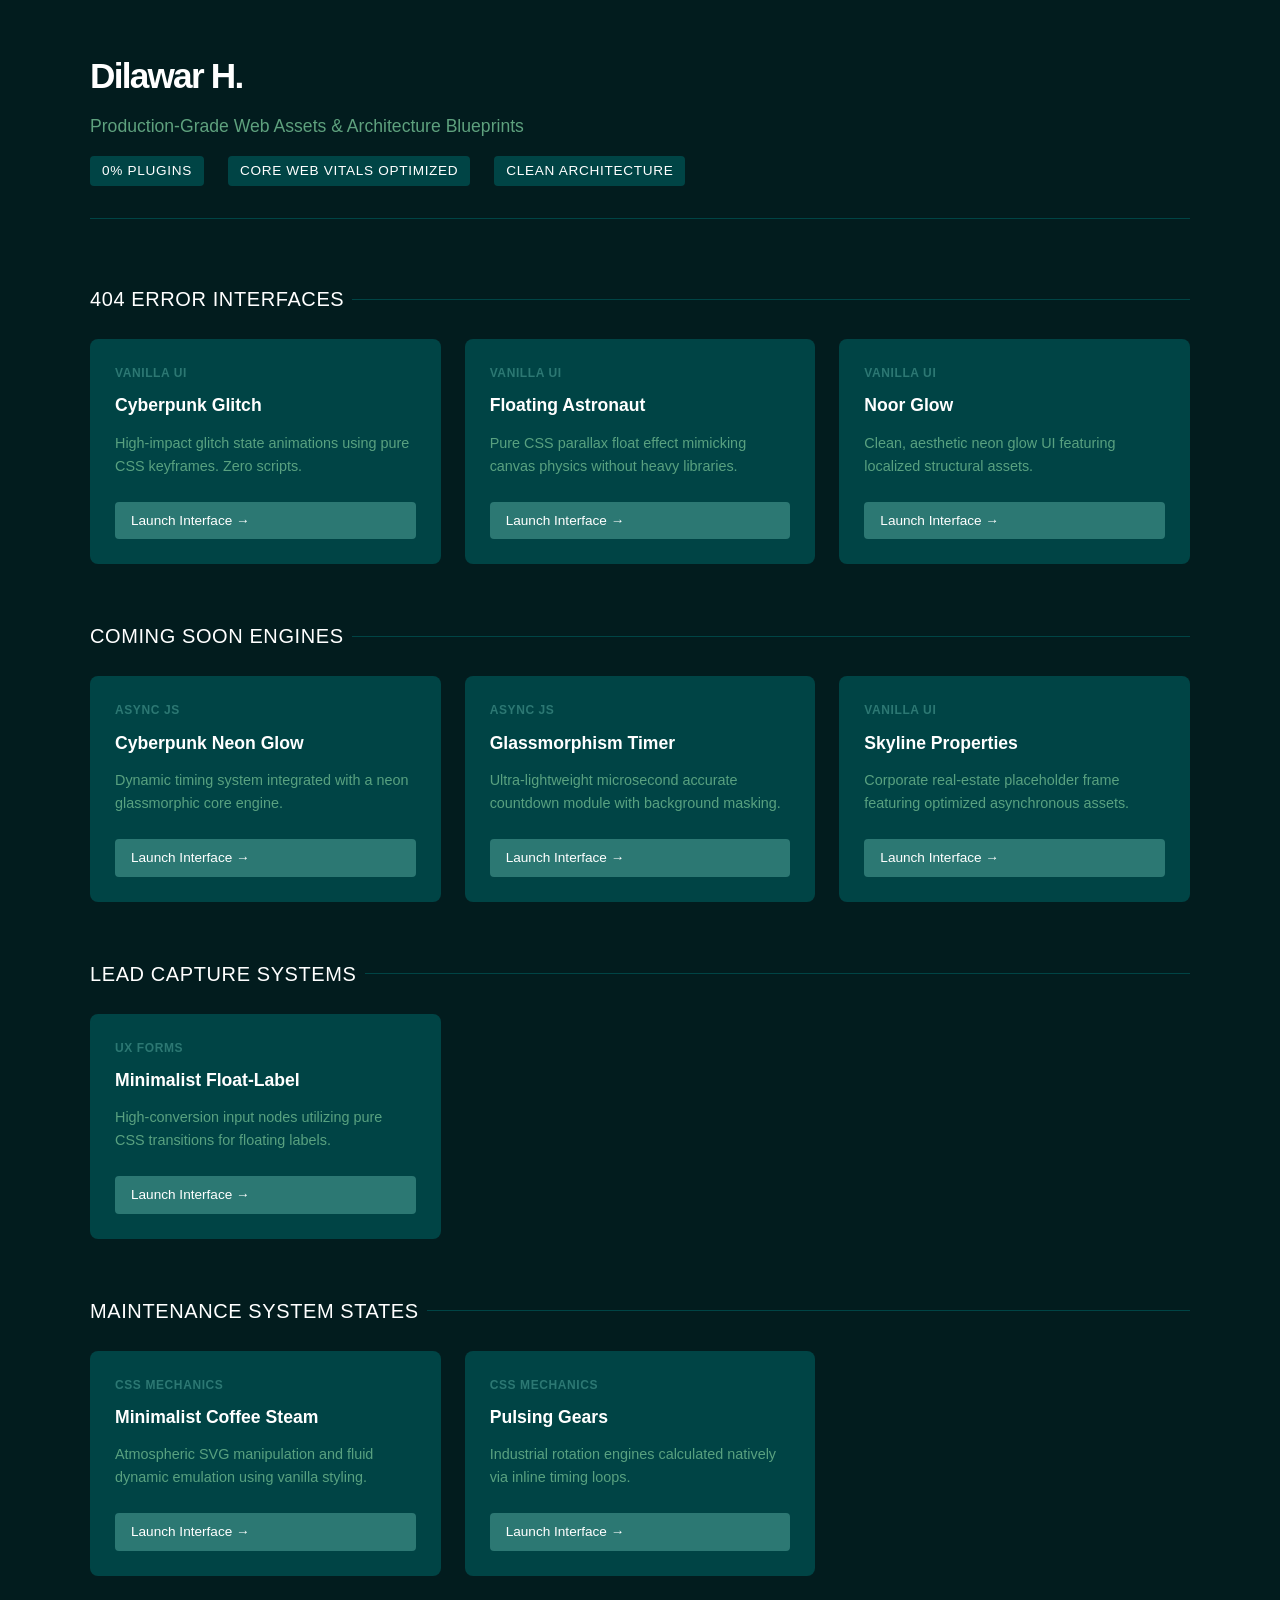
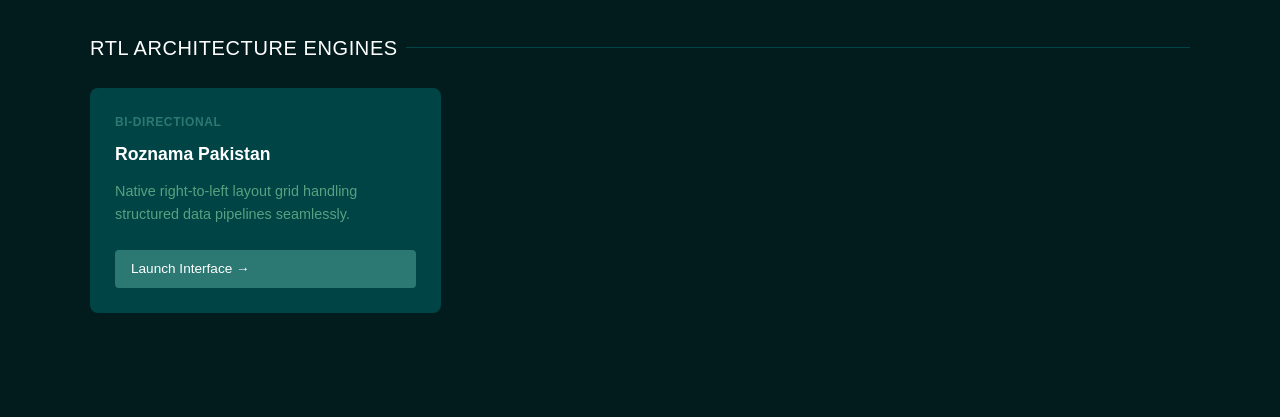
==== index.html @ 870113fb "Architect: Master deployment catalog deployed with Stripe-Teal aesthetics" ====
<!DOCTYPE html>
<html lang="en">
<head>
    <meta charset="UTF-8">
    <meta name="viewport" content="width=device-width, initial-scale=1.0">
    <title>Dilawar H. | Master Deployment Catalog</title>
    <style>
        /* CSS HACKS: Zero-dependency reset and high-performance layout */
        * {
            margin: 0;
            padding: 0;
            box-sizing: border-box;
            font-family: -apple-system, BlinkMacSystemFont, "Segoe UI", Roboto, Helvetica, Arial, sans-serif;
        }

        body {
            background-color: #021C1E;
            color: #6FB98F;
            padding: 3rem 1.5rem;
            line-height: 1.6;
        }

        .container {
            max-width: 1100px;
            margin: 0 auto;
        }

        header {
            margin-bottom: 4rem;
            border-bottom: 1px solid #004445;
            padding-bottom: 2rem;
        }

        header h1 {
            font-size: 2.2rem;
            color: #FFFFFF;
            font-weight: 700;
            letter-spacing: -0.05em;
            margin-bottom: 0.5rem;
        }

        header p {
            color: #6FB98F;
            font-size: 1.1rem;
            opacity: 0.85;
        }

        .meta-specs {
            display: flex;
            gap: 1.5rem;
            margin-top: 1rem;
            font-size: 0.85rem;
            text-transform: uppercase;
            letter-spacing: 0.05em;
        }

        .spec-tag {
            background-color: #004445;
            padding: 0.25rem 0.75rem;
            border-radius: 4px;
            color: #FFFFFF;
        }

        /* Category Grid System */
        .category-section {
            margin-bottom: 3.5rem;
        }

        .category-title {
            font-size: 1.25rem;
            color: #FFFFFF;
            margin-bottom: 1.5rem;
            display: flex;
            align-items: center;
            gap: 0.5rem;
            text-transform: uppercase;
            letter-spacing: 0.03em;
        }

        .category-title::after {
            content: '';
            flex-grow: 1;
            height: 1px;
            background-color: #004445;
        }

        .grid {
            display: grid;
            grid-template-columns: repeat(auto-fill, minmax(280px, 1fr));
            gap: 1.5rem;
        }

        /* Component Cards - Stripe Aesthetic */
        .card {
            background-color: #004445;
            border: 1px solid transparent;
            border-radius: 8px;
            padding: 1.5rem;
            display: flex;
            flex-direction: column;
            justify-content: space-between;
            transition: transform 0.2s ease, border-color 0.2s ease;
        }

        .card:hover {
            transform: translateY(-2px);
            border-color: #2C7873;
        }

        .card-meta {
            font-size: 0.75rem;
            text-transform: uppercase;
            color: #2C7873;
            font-weight: bold;
            margin-bottom: 0.5rem;
            letter-spacing: 0.05em;
        }

        .card-title {
            color: #FFFFFF;
            font-size: 1.1rem;
            font-weight: 600;
            margin-bottom: 0.75rem;
        }

        .card-desc {
            font-size: 0.9rem;
            color: #6FB98F;
            opacity: 0.8;
            margin-bottom: 1.5rem;
            flex-grow: 1;
        }

        .card-link {
            display: inline-flex;
            align-items: center;
            color: #FFFFFF;
            background-color: #2C7873;
            text-decoration: none;
            padding: 0.5rem 1rem;
            border-radius: 4px;
            font-size: 0.85rem;
            font-weight: 500;
            text-align: center;
            transition: background-color 0.2s ease;
        }

        .card-link:hover {
            background-color: #1f5854;
        }

        /* Responsive Breakpoints */
        @media (max-width: 768px) {
            body { padding: 1.5rem 1rem; }
            header { margin-bottom: 2.5rem; }
            header h1 { font-size: 1.8rem; }
        }
    </style>
</head>
<body>

    <div class="container">
        <header>
            <h1>Dilawar H.</h1>
            <p>Production-Grade Web Assets & Architecture Blueprints</p>
            <div class="meta-specs">
                <div class="spec-tag">0% Plugins</div>
                <div class="spec-tag">Core Web Vitals Optimized</div>
                <div class="spec-tag">Clean Architecture</div>
            </div>
        </header>

        <main>
            <!-- CATEGORY: 404 INTERFACES -->
            <section class="category-section">
                <div class="category-title">404 Error Interfaces</div>
                <div class="grid">
                    <div class="card">
                        <div>
                            <div class="card-meta">Vanilla UI</div>
                            <div class="card-title">Cyberpunk Glitch</div>
                            <div class="card-desc">High-impact glitch state animations using pure CSS keyframes. Zero scripts.</div>
                        </div>
                        <a href="template-404-pages/cyberpunk-glitch/" class="card-link">Launch Interface →</a>
                    </div>
                    <div class="card">
                        <div>
                            <div class="card-meta">Vanilla UI</div>
                            <div class="card-title">Floating Astronaut</div>
                            <div class="card-desc">Pure CSS parallax float effect mimicking canvas physics without heavy libraries.</div>
                        </div>
                        <a href="template-404-pages/floating-astronaut/" class="card-link">Launch Interface →</a>
                    </div>
                    <div class="card">
                        <div>
                            <div class="card-meta">Vanilla UI</div>
                            <div class="card-title">Noor Glow</div>
                            <div class="card-desc">Clean, aesthetic neon glow UI featuring localized structural assets.</div>
                        </div>
                        <a href="template-404-pages/noor-glow/" class="card-link">Launch Interface →</a>
                    </div>
                </div>
            </section>

            <!-- CATEGORY: CONVERSION ENGINES (COMING SOON) -->
            <section class="category-section">
                <div class="category-title">Coming Soon Engines</div>
                <div class="grid">
                    <div class="card">
                        <div>
                            <div class="card-meta">Async JS</div>
                            <div class="card-title">Cyberpunk Neon Glow</div>
                            <div class="card-desc">Dynamic timing system integrated with a neon glassmorphic core engine.</div>
                        </div>
                        <a href="template-coming-soon-pages/cyberpunk-neon-glow/" class="card-link">Launch Interface →</a>
                    </div>
                    <div class="card">
                        <div>
                            <div class="card-meta">Async JS</div>
                            <div class="card-title">Glassmorphism Timer</div>
                            <div class="card-desc">Ultra-lightweight microsecond accurate countdown module with background masking.</div>
                        </div>
                        <a href="template-coming-soon-pages/glassmorphic-timer/" class="card-link">Launch Interface →</a>
                    </div>
                    <div class="card">
                        <div>
                            <div class="card-meta">Vanilla UI</div>
                            <div class="card-title">Skyline Properties</div>
                            <div class="card-desc">Corporate real-estate placeholder frame featuring optimized asynchronous assets.</div>
                        </div>
                        <a href="template-coming-soon-pages/skyline-properties/" class="card-link">Launch Interface →</a>
                    </div>
                </div>
            </section>

            <!-- CATEGORY: LEAD CAPTURE FORMS -->
            <section class="category-section">
                <div class="category-title">Lead Capture Systems</div>
                <div class="grid">
                    <div class="card">
                        <div>
                            <div class="card-meta">UX Forms</div>
                            <div class="card-title">Minimalist Float-Label</div>
                            <div class="card-desc">High-conversion input nodes utilizing pure CSS transitions for floating labels.</div>
                        </div>
                        <a href="template-contact-forms/minimalist-float-label/" class="card-link">Launch Interface →</a>
                    </div>
                </div>
            </section>

            <!-- CATEGORY: MAINTENANCE STATES -->
            <section class="category-section">
                <div class="category-title">Maintenance System States</div>
                <div class="grid">
                    <div class="card">
                        <div>
                            <div class="card-meta">CSS Mechanics</div>
                            <div class="card-title">Minimalist Coffee Steam</div>
                            <div class="card-desc">Atmospheric SVG manipulation and fluid dynamic emulation using vanilla styling.</div>
                        </div>
                        <a href="template-maintenance-pages/minimalist-coffee-steam/" class="card-link">Launch Interface →</a>
                    </div>
                    <div class="card">
                        <div>
                            <div class="card-meta">CSS Mechanics</div>
                            <div class="card-title">Pulsing Gears</div>
                            <div class="card-desc">Industrial rotation engines calculated natively via inline timing loops.</div>
                        </div>
                        <a href="template-maintenance-pages/pulsing-gears/" class="card-link">Launch Interface →</a>
                    </div>
                </div>
            </section>

            <!-- CATEGORY: INTERNATIONALIZATION (RTL) -->
            <section class="category-section">
                <div class="category-title">RTL Architecture Engines</div>
                <div class="grid">
                    <div class="card">
                        <div>
                            <div class="card-meta">Bi-Directional</div>
                            <div class="card-title">Roznama Pakistan</div>
                            <div class="card-desc">Native right-to-left layout grid handling structured data pipelines seamlessly.</div>
                        </div>
                        <a href="template-rtl-sites/roznama-pakistan/" class="card-link">Launch Interface →</a>
                    </div>
                </div>
            </section>
        </main>
    </div>

</body>
</html>
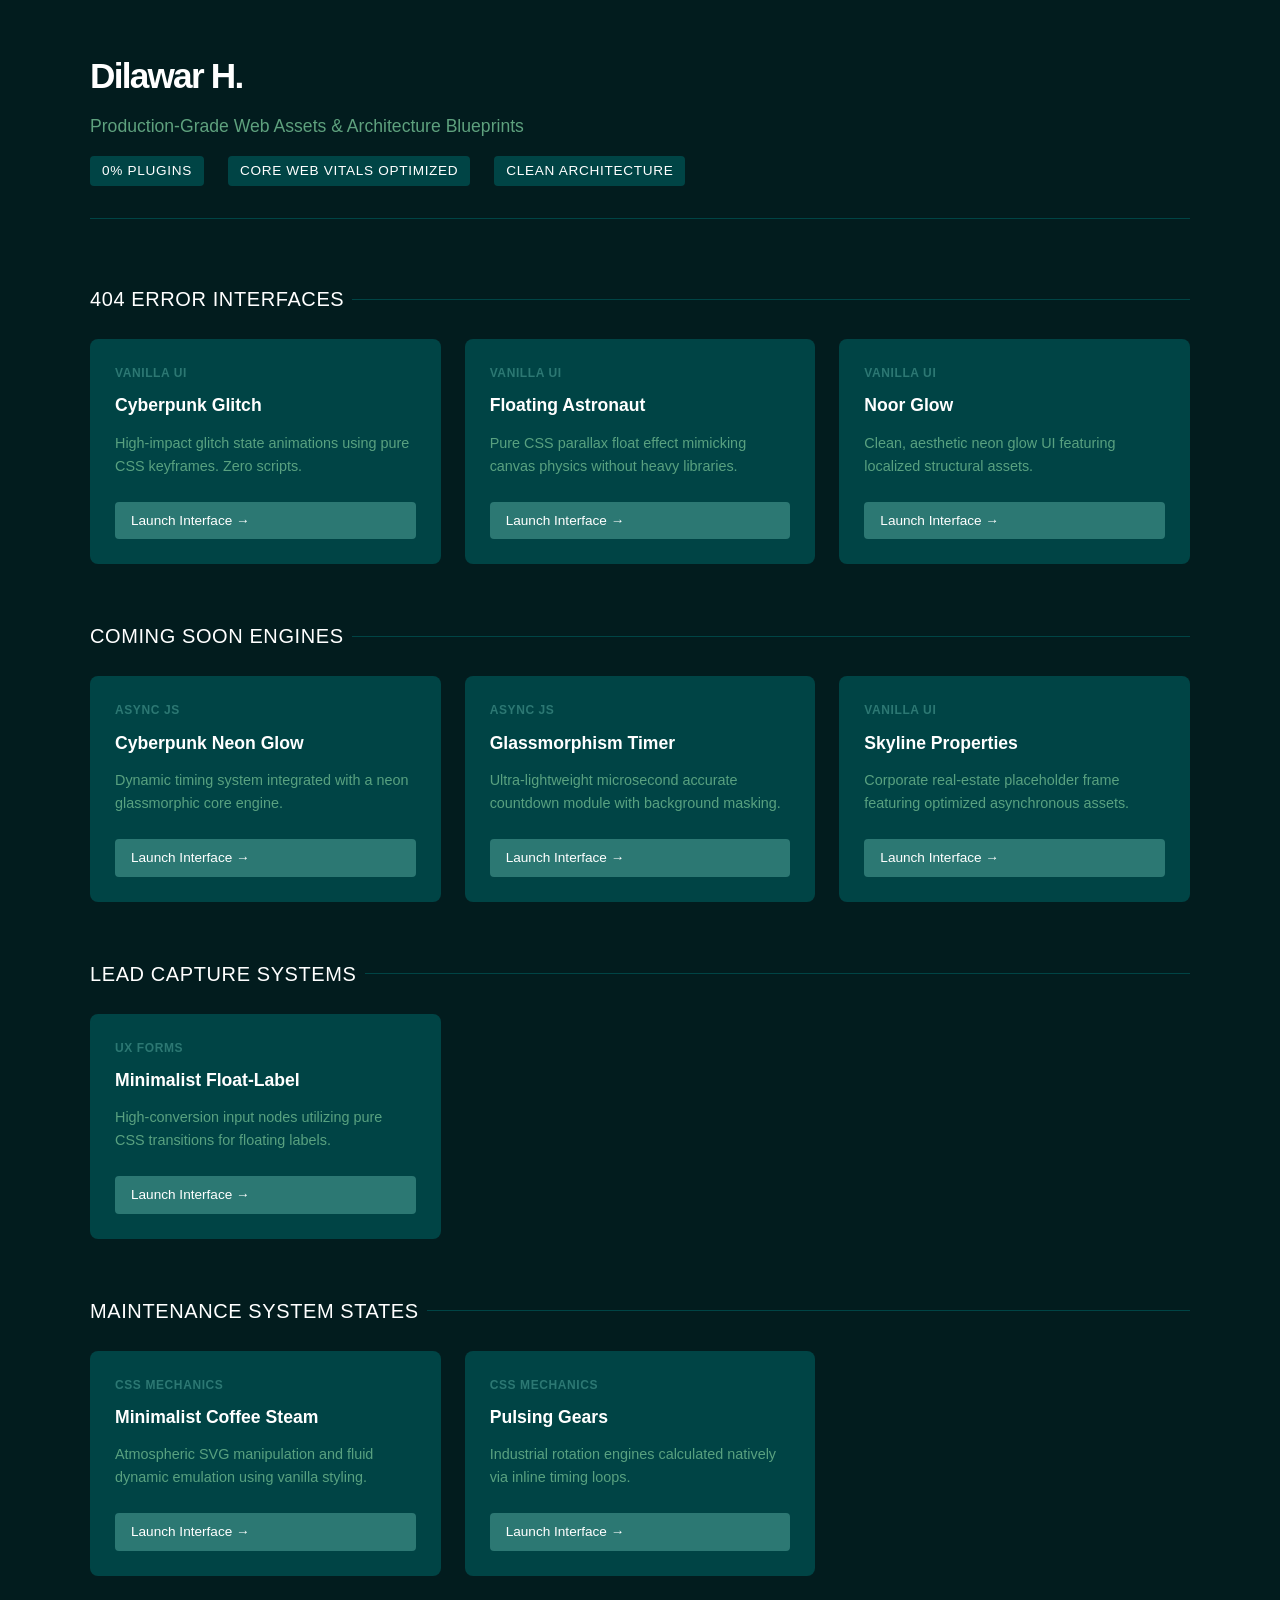
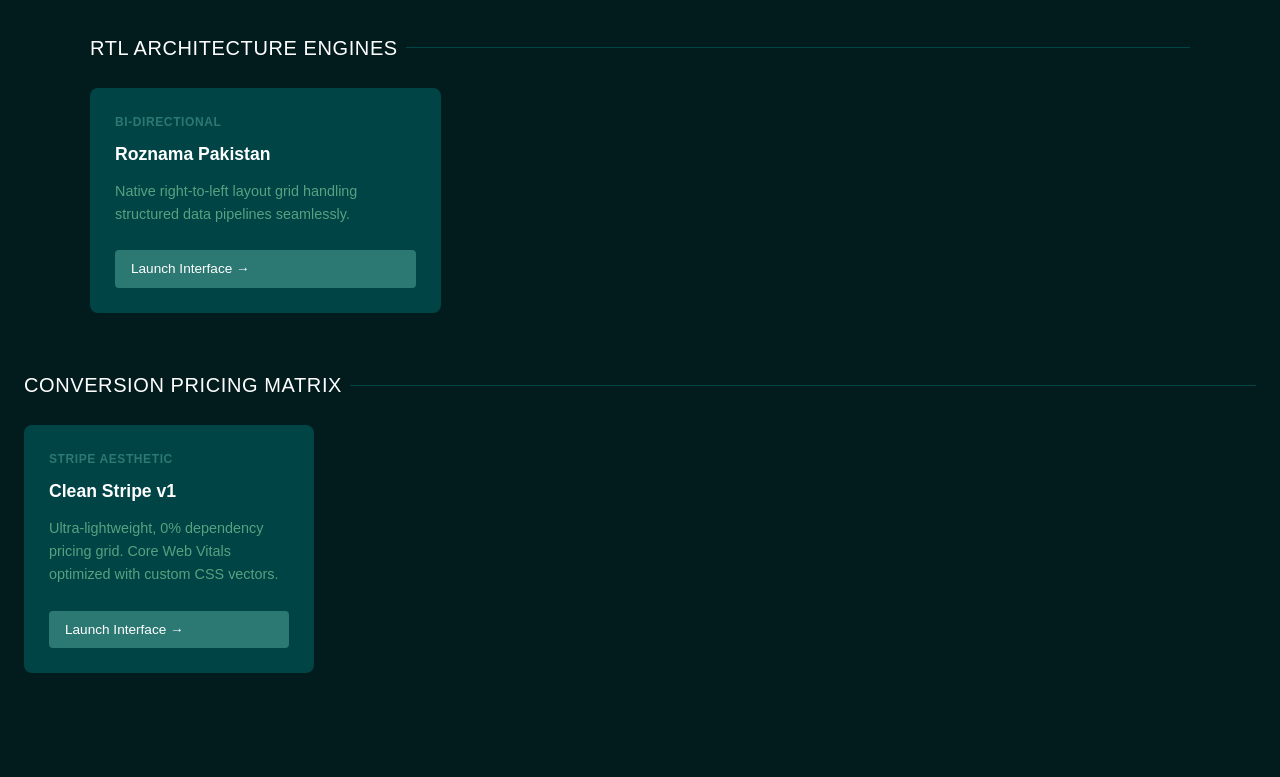
==== commit 1e99f3a5: "Architect: Synchronize root dashboard with clean-stripe-v1 layout" ====
--- a/index.html
+++ b/index.html
@@ -287,6 +287,19 @@
             </section>
         </main>
     </div>
-
+<!-- CATEGORY: PREMIUM PRICING TABLES -->
+<section class="category-section">
+    <div class="category-title">Conversion Pricing Matrix</div>
+    <div class="grid">
+        <div class="card">
+            <div>
+                <div class="card-meta">Stripe Aesthetic</div>
+                <div class="card-title">Clean Stripe v1</div>
+                <div class="card-desc">Ultra-lightweight, 0% dependency pricing grid. Core Web Vitals optimized with custom CSS vectors.</div>
+            </div>
+            <a href="template-pricing-tables/clean-stripe-v1/" class="card-link">Launch Interface →</a>
+        </div>
+    </div>
+</section>
 </body>
 </html>
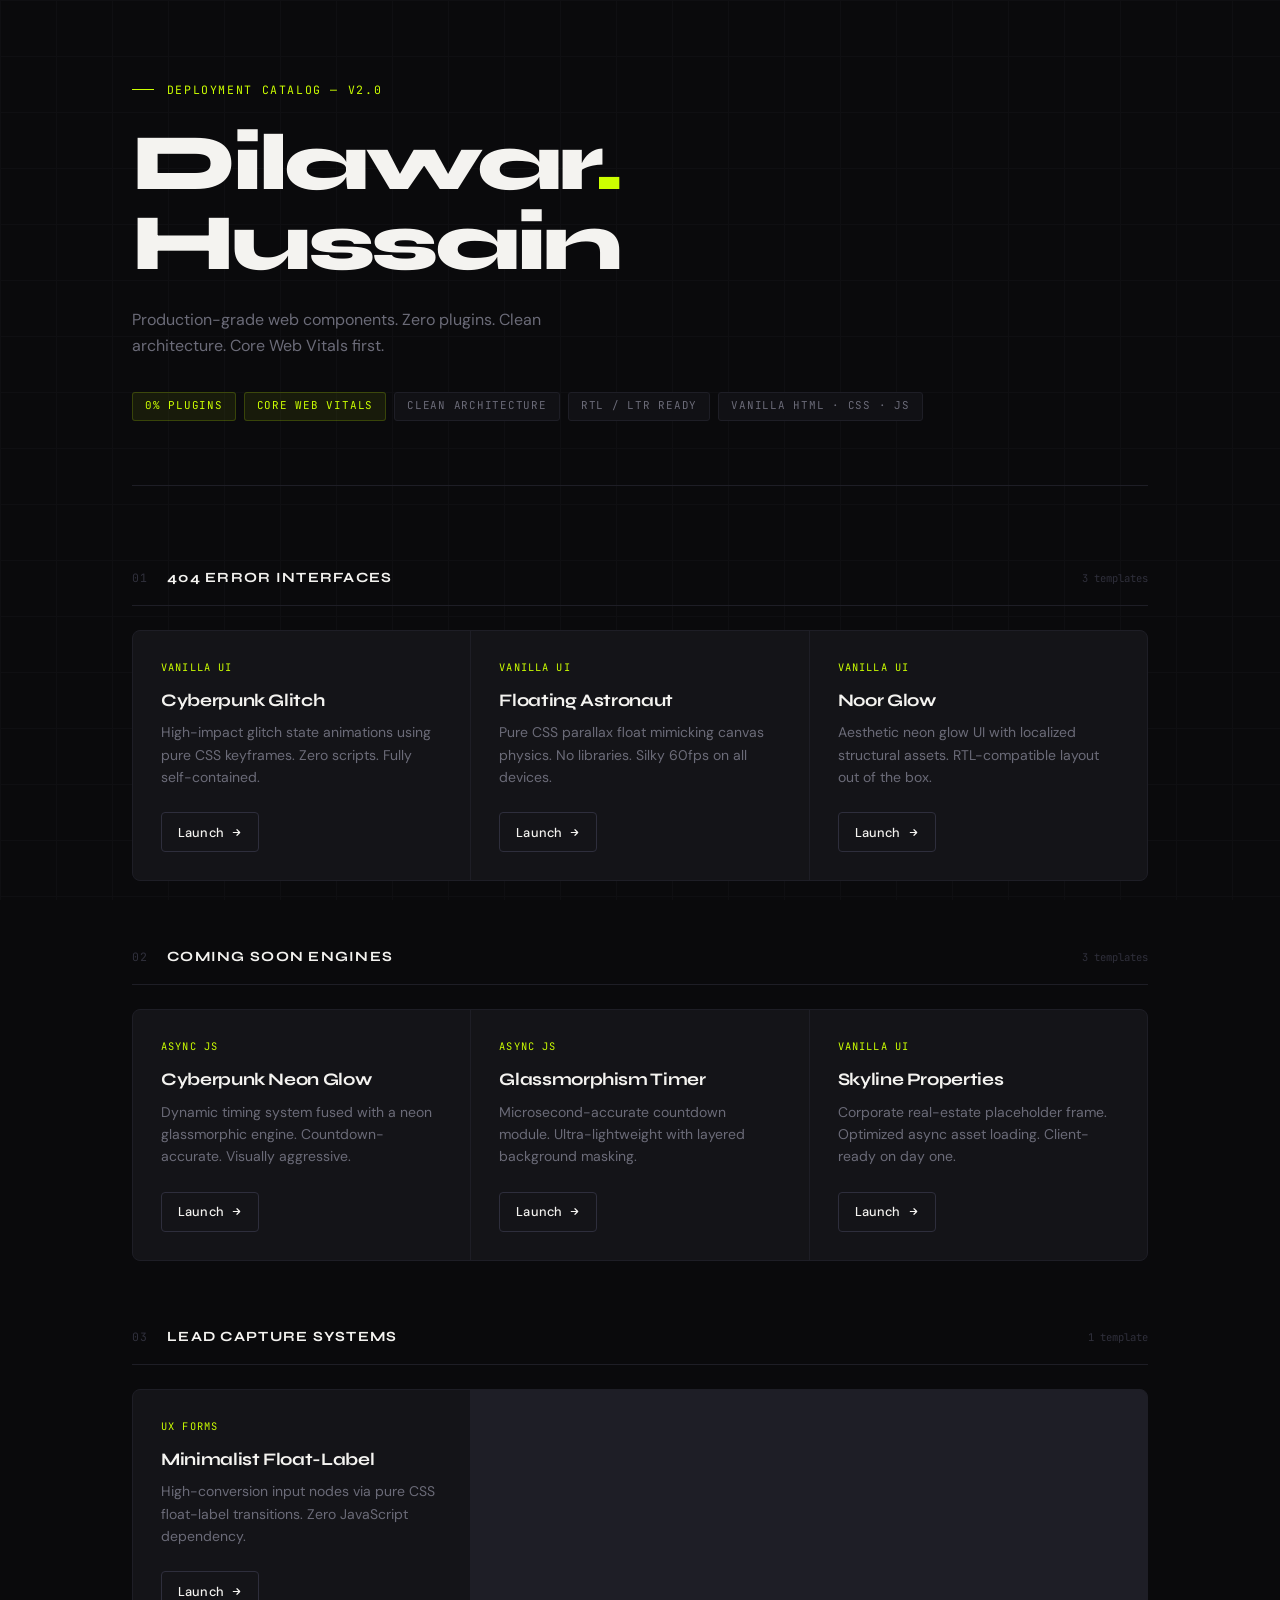
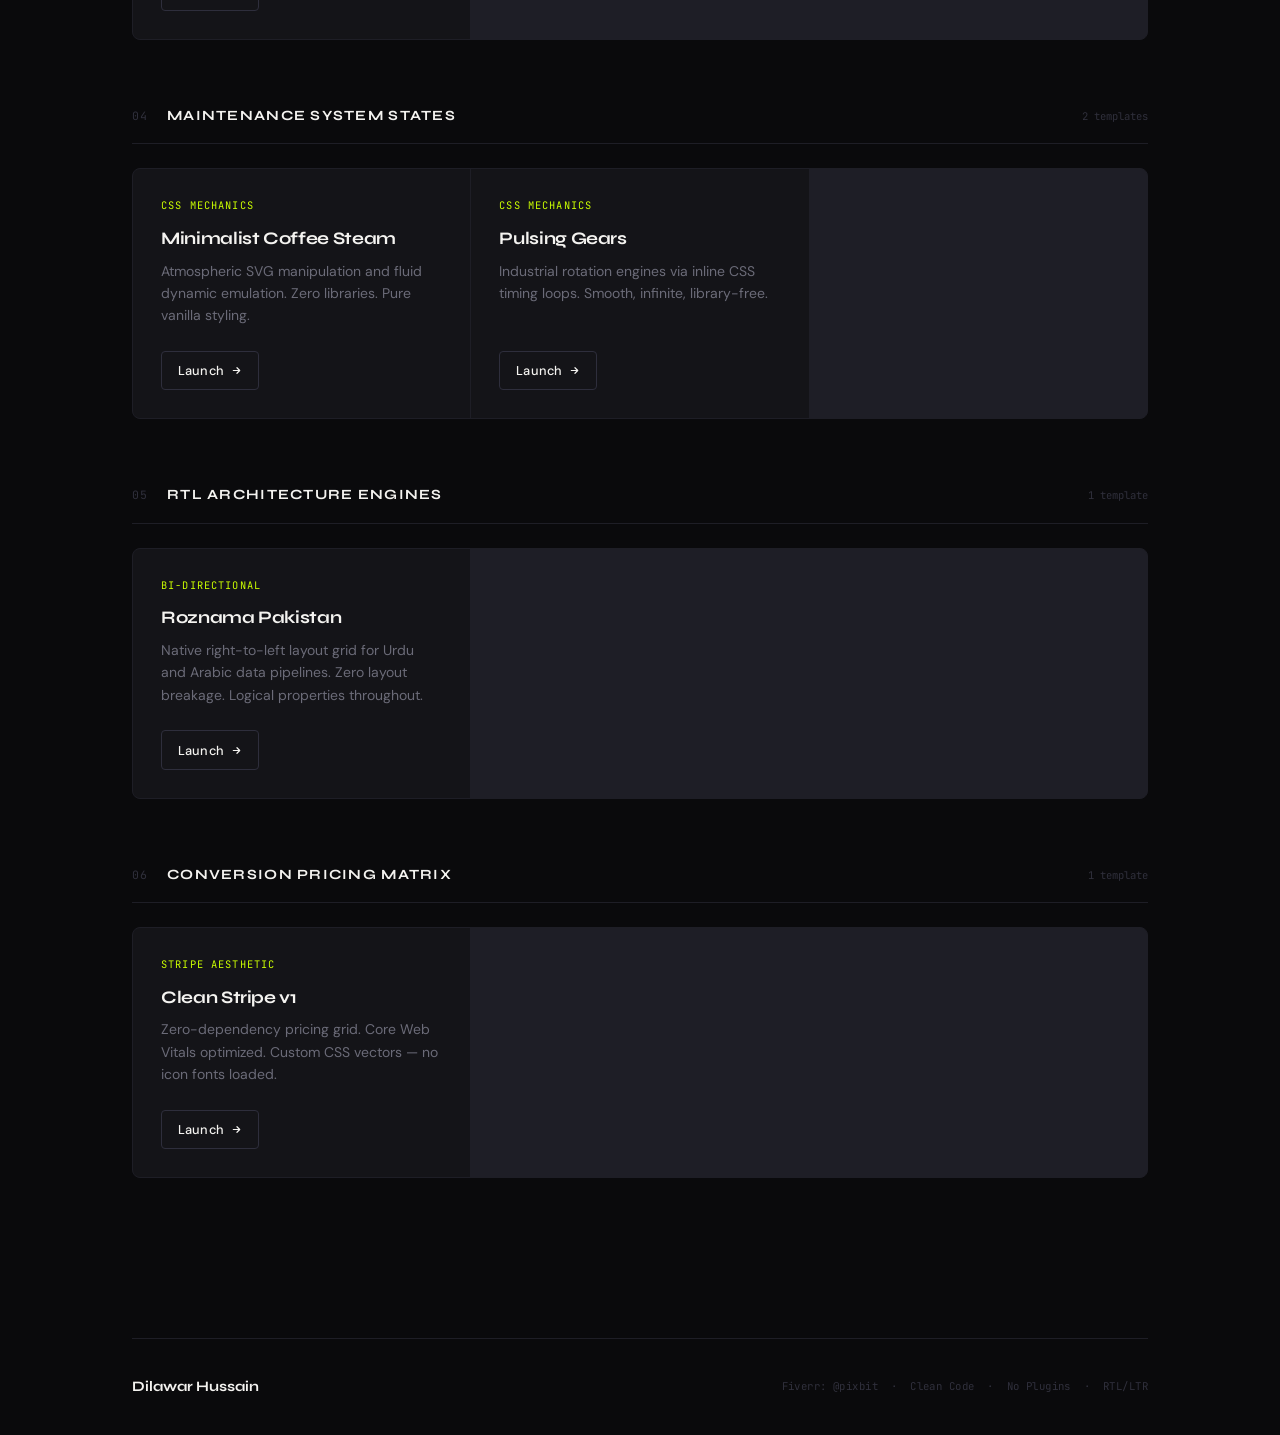
==== commit ab30e553: "Automated Sync: Core infrastructure updated on 2026-05-24 21:43:52" ====
--- a/index.html
+++ b/index.html
@@ -3,303 +3,500 @@
 <head>
     <meta charset="UTF-8">
     <meta name="viewport" content="width=device-width, initial-scale=1.0">
-    <title>Dilawar H. | Master Deployment Catalog</title>
+    <title>Dilawar H. — Deployment Catalog</title>
+    <meta name="description" content="Production-grade web components. 0% plugins. Core Web Vitals optimized. RTL/LTR ready.">
+    <meta property="og:title" content="Dilawar H. — Deployment Catalog">
+    <meta property="og:description" content="Production-grade web components. 0% plugins. Clean architecture.">
+    <meta name="theme-color" content="#0A0A0C">
+    <link rel="preconnect" href="https://fonts.googleapis.com">
+    <link rel="preconnect" href="https://fonts.gstatic.com" crossorigin>
+    <link href="https://fonts.googleapis.com/css2?family=Syne:wght@600;700;800&family=DM+Sans:opsz,wght@9..40,400;9..40,500&family=JetBrains+Mono:wght@400;500&display=swap" rel="stylesheet">
     <style>
-        /* CSS HACKS: Zero-dependency reset and high-performance layout */
-        * {
+        *, *::before, *::after {
             margin: 0;
             padding: 0;
             box-sizing: border-box;
-            font-family: -apple-system, BlinkMacSystemFont, "Segoe UI", Roboto, Helvetica, Arial, sans-serif;
-        }
+        }
+
+        :root {
+            --bg:           #0A0A0C;
+            --surface:      #111115;
+            --card:         #141418;
+            --border:       #1E1E26;
+            --border-hover: #2E2E3C;
+            --tx-primary:   #F4F3F0;
+            --tx-secondary: #6B6B78;
+            --tx-ghost:     #30303C;
+            --accent:       #CCFF00;
+            --accent-bg:    rgba(204,255,0,0.07);
+            --accent-brd:   rgba(204,255,0,0.18);
+        }
+
+        html { scroll-behavior: smooth; }
 
         body {
-            background-color: #021C1E;
-            color: #6FB98F;
-            padding: 3rem 1.5rem;
-            line-height: 1.6;
+            background: var(--bg);
+            color: var(--tx-primary);
+            font-family: 'DM Sans', sans-serif;
+            font-size: 16px;
+            line-height: 1.65;
+            -webkit-font-smoothing: antialiased;
+        }
+
+        /* subtle grid backdrop */
+        body::before {
+            content: '';
+            position: fixed;
+            inset: 0;
+            background-image:
+                linear-gradient(var(--border) 1px, transparent 1px),
+                linear-gradient(90deg, var(--border) 1px, transparent 1px);
+            background-size: 56px 56px;
+            opacity: 0.28;
+            pointer-events: none;
+            z-index: 0;
         }
 
         .container {
-            max-width: 1100px;
+            max-width: 1080px;
             margin: 0 auto;
-        }
-
+            padding: 0 2rem;
+            position: relative;
+            z-index: 1;
+        }
+
+        /* ── HEADER ── */
         header {
-            margin-bottom: 4rem;
-            border-bottom: 1px solid #004445;
-            padding-bottom: 2rem;
-        }
-
-        header h1 {
-            font-size: 2.2rem;
-            color: #FFFFFF;
-            font-weight: 700;
-            letter-spacing: -0.05em;
-            margin-bottom: 0.5rem;
-        }
-
-        header p {
-            color: #6FB98F;
-            font-size: 1.1rem;
-            opacity: 0.85;
-        }
-
-        .meta-specs {
-            display: flex;
-            gap: 1.5rem;
-            margin-top: 1rem;
-            font-size: 0.85rem;
+            padding: 5rem 0 4rem;
+            border-bottom: 1px solid var(--border);
+            margin-bottom: 5rem;
+            animation: fadeUp 0.55s ease both;
+        }
+
+        .eyebrow {
+            font-family: 'JetBrains Mono', monospace;
+            font-size: 0.72rem;
+            color: var(--accent);
+            letter-spacing: 0.14em;
             text-transform: uppercase;
-            letter-spacing: 0.05em;
-        }
-
-        .spec-tag {
-            background-color: #004445;
-            padding: 0.25rem 0.75rem;
-            border-radius: 4px;
-            color: #FFFFFF;
-        }
-
-        /* Category Grid System */
-        .category-section {
-            margin-bottom: 3.5rem;
-        }
-
-        .category-title {
-            font-size: 1.25rem;
-            color: #FFFFFF;
             margin-bottom: 1.5rem;
             display: flex;
             align-items: center;
+            gap: 0.8rem;
+        }
+
+        .eyebrow::before {
+            content: '';
+            display: block;
+            width: 22px;
+            height: 1px;
+            background: var(--accent);
+            flex-shrink: 0;
+        }
+
+        header h1 {
+            font-family: 'Syne', sans-serif;
+            font-size: clamp(2.8rem, 7vw, 5rem);
+            font-weight: 800;
+            color: var(--tx-primary);
+            letter-spacing: -0.04em;
+            line-height: 1.0;
+            margin-bottom: 1.5rem;
+        }
+
+        header h1 .dot { color: var(--accent); }
+
+        .header-desc {
+            font-size: 1rem;
+            color: var(--tx-secondary);
+            max-width: 480px;
+            margin-bottom: 2rem;
+        }
+
+        .badge-row {
+            display: flex;
+            flex-wrap: wrap;
             gap: 0.5rem;
+        }
+
+        .badge {
+            font-family: 'JetBrains Mono', monospace;
+            font-size: 0.68rem;
+            letter-spacing: 0.07em;
             text-transform: uppercase;
-            letter-spacing: 0.03em;
-        }
-
-        .category-title::after {
-            content: '';
-            flex-grow: 1;
-            height: 1px;
-            background-color: #004445;
-        }
-
+            padding: 0.28rem 0.75rem;
+            border-radius: 3px;
+            border: 1px solid var(--border);
+            color: var(--tx-secondary);
+            background: var(--surface);
+        }
+
+        .badge.hi {
+            border-color: var(--accent-brd);
+            color: var(--accent);
+            background: var(--accent-bg);
+        }
+
+        /* ── CATEGORY SECTIONS ── */
+        main { padding-bottom: 6rem; }
+
+        .category-section {
+            margin-bottom: 4rem;
+        }
+
+        .category-section:nth-child(1) { animation: fadeUp 0.5s 0.10s ease both; }
+        .category-section:nth-child(2) { animation: fadeUp 0.5s 0.18s ease both; }
+        .category-section:nth-child(3) { animation: fadeUp 0.5s 0.26s ease both; }
+        .category-section:nth-child(4) { animation: fadeUp 0.5s 0.34s ease both; }
+        .category-section:nth-child(5) { animation: fadeUp 0.5s 0.42s ease both; }
+        .category-section:nth-child(6) { animation: fadeUp 0.5s 0.50s ease both; }
+
+        .cat-header {
+            display: flex;
+            align-items: baseline;
+            gap: 1.25rem;
+            padding-bottom: 1rem;
+            border-bottom: 1px solid var(--border);
+            margin-bottom: 1.5rem;
+        }
+
+        .cat-num {
+            font-family: 'JetBrains Mono', monospace;
+            font-size: 0.72rem;
+            color: var(--tx-ghost);
+            letter-spacing: 0.05em;
+            flex-shrink: 0;
+        }
+
+        .cat-title {
+            font-family: 'Syne', sans-serif;
+            font-size: 0.88rem;
+            font-weight: 700;
+            color: var(--tx-primary);
+            text-transform: uppercase;
+            letter-spacing: 0.09em;
+        }
+
+        .cat-count {
+            font-family: 'JetBrains Mono', monospace;
+            font-size: 0.66rem;
+            color: var(--tx-ghost);
+            margin-left: auto;
+        }
+
+        /* ── CARD GRID ── */
         .grid {
             display: grid;
-            grid-template-columns: repeat(auto-fill, minmax(280px, 1fr));
-            gap: 1.5rem;
-        }
-
-        /* Component Cards - Stripe Aesthetic */
+            grid-template-columns: repeat(auto-fill, minmax(300px, 1fr));
+            gap: 1px;
+            background: var(--border);
+            border: 1px solid var(--border);
+            border-radius: 8px;
+            overflow: hidden;
+        }
+
         .card {
-            background-color: #004445;
-            border: 1px solid transparent;
-            border-radius: 8px;
-            padding: 1.5rem;
+            background: var(--card);
+            padding: 1.75rem;
             display: flex;
             flex-direction: column;
-            justify-content: space-between;
-            transition: transform 0.2s ease, border-color 0.2s ease;
-        }
-
-        .card:hover {
-            transform: translateY(-2px);
-            border-color: #2C7873;
-        }
-
-        .card-meta {
-            font-size: 0.75rem;
+            position: relative;
+            transition: background 0.2s ease;
+        }
+
+        /* top accent bar on hover */
+        .card::before {
+            content: '';
+            position: absolute;
+            top: 0; left: 0; right: 0;
+            height: 2px;
+            background: var(--accent);
+            transform: scaleX(0);
+            transform-origin: left;
+            transition: transform 0.28s ease;
+        }
+
+        .card:hover { background: var(--surface); }
+        .card:hover::before { transform: scaleX(1); }
+
+        .card-tag {
+            font-family: 'JetBrains Mono', monospace;
+            font-size: 0.65rem;
+            color: var(--accent);
             text-transform: uppercase;
-            color: #2C7873;
-            font-weight: bold;
-            margin-bottom: 0.5rem;
-            letter-spacing: 0.05em;
+            letter-spacing: 0.11em;
+            margin-bottom: 0.85rem;
         }
 
         .card-title {
-            color: #FFFFFF;
+            font-family: 'Syne', sans-serif;
             font-size: 1.1rem;
-            font-weight: 600;
-            margin-bottom: 0.75rem;
+            font-weight: 700;
+            color: var(--tx-primary);
+            letter-spacing: -0.02em;
+            line-height: 1.25;
+            margin-bottom: 0.6rem;
         }
 
         .card-desc {
-            font-size: 0.9rem;
-            color: #6FB98F;
-            opacity: 0.8;
+            font-size: 0.875rem;
+            color: var(--tx-secondary);
+            line-height: 1.6;
+            flex-grow: 1;
             margin-bottom: 1.5rem;
-            flex-grow: 1;
         }
 
         .card-link {
             display: inline-flex;
             align-items: center;
-            color: #FFFFFF;
-            background-color: #2C7873;
+            gap: 0.45rem;
+            font-size: 0.8rem;
+            font-weight: 500;
+            color: var(--tx-primary);
             text-decoration: none;
-            padding: 0.5rem 1rem;
+            padding: 0.52rem 1rem;
             border-radius: 4px;
-            font-size: 0.85rem;
-            font-weight: 500;
-            text-align: center;
-            transition: background-color 0.2s ease;
+            border: 1px solid var(--border-hover);
+            transition: border-color 0.2s, color 0.2s, background 0.2s;
+            align-self: flex-start;
+            letter-spacing: 0.01em;
         }
 
         .card-link:hover {
-            background-color: #1f5854;
-        }
-
-        /* Responsive Breakpoints */
-        @media (max-width: 768px) {
-            body { padding: 1.5rem 1rem; }
-            header { margin-bottom: 2.5rem; }
-            header h1 { font-size: 1.8rem; }
+            border-color: var(--accent);
+            color: var(--accent);
+            background: var(--accent-bg);
+        }
+
+        .card-link svg {
+            width: 11px;
+            height: 11px;
+            flex-shrink: 0;
+            transition: transform 0.2s ease;
+        }
+
+        .card:hover .card-link svg { transform: translateX(2px); }
+
+        /* ── FOOTER ── */
+        footer {
+            border-top: 1px solid var(--border);
+            padding: 2.25rem 0;
+            display: flex;
+            align-items: center;
+            justify-content: space-between;
+            flex-wrap: wrap;
+            gap: 1rem;
+            animation: fadeUp 0.5s 0.55s ease both;
+        }
+
+        .footer-name {
+            font-family: 'Syne', sans-serif;
+            font-size: 0.9rem;
+            font-weight: 700;
+            color: var(--tx-primary);
+        }
+
+        .footer-info {
+            font-family: 'JetBrains Mono', monospace;
+            font-size: 0.67rem;
+            color: var(--tx-ghost);
+            letter-spacing: 0.04em;
+        }
+
+        /* ── ANIMATION ── */
+        @keyframes fadeUp {
+            from { opacity: 0; transform: translateY(18px); }
+            to   { opacity: 1; transform: translateY(0); }
+        }
+
+        /* ── RESPONSIVE ── */
+        @media (max-width: 640px) {
+            .container { padding: 0 1.25rem; }
+            header { padding: 3rem 0 2.5rem; margin-bottom: 3rem; }
+            .grid { grid-template-columns: 1fr; }
+            footer { flex-direction: column; gap: 0.5rem; }
         }
     </style>
 </head>
 <body>
-
-    <div class="container">
-        <header>
-            <h1>Dilawar H.</h1>
-            <p>Production-Grade Web Assets & Architecture Blueprints</p>
-            <div class="meta-specs">
-                <div class="spec-tag">0% Plugins</div>
-                <div class="spec-tag">Core Web Vitals Optimized</div>
-                <div class="spec-tag">Clean Architecture</div>
-            </div>
-        </header>
-
-        <main>
-            <!-- CATEGORY: 404 INTERFACES -->
-            <section class="category-section">
-                <div class="category-title">404 Error Interfaces</div>
-                <div class="grid">
-                    <div class="card">
-                        <div>
-                            <div class="card-meta">Vanilla UI</div>
-                            <div class="card-title">Cyberpunk Glitch</div>
-                            <div class="card-desc">High-impact glitch state animations using pure CSS keyframes. Zero scripts.</div>
-                        </div>
-                        <a href="template-404-pages/cyberpunk-glitch/" class="card-link">Launch Interface →</a>
-                    </div>
-                    <div class="card">
-                        <div>
-                            <div class="card-meta">Vanilla UI</div>
-                            <div class="card-title">Floating Astronaut</div>
-                            <div class="card-desc">Pure CSS parallax float effect mimicking canvas physics without heavy libraries.</div>
-                        </div>
-                        <a href="template-404-pages/floating-astronaut/" class="card-link">Launch Interface →</a>
-                    </div>
-                    <div class="card">
-                        <div>
-                            <div class="card-meta">Vanilla UI</div>
-                            <div class="card-title">Noor Glow</div>
-                            <div class="card-desc">Clean, aesthetic neon glow UI featuring localized structural assets.</div>
-                        </div>
-                        <a href="template-404-pages/noor-glow/" class="card-link">Launch Interface →</a>
-                    </div>
-                </div>
-            </section>
-
-            <!-- CATEGORY: CONVERSION ENGINES (COMING SOON) -->
-            <section class="category-section">
-                <div class="category-title">Coming Soon Engines</div>
-                <div class="grid">
-                    <div class="card">
-                        <div>
-                            <div class="card-meta">Async JS</div>
-                            <div class="card-title">Cyberpunk Neon Glow</div>
-                            <div class="card-desc">Dynamic timing system integrated with a neon glassmorphic core engine.</div>
-                        </div>
-                        <a href="template-coming-soon-pages/cyberpunk-neon-glow/" class="card-link">Launch Interface →</a>
-                    </div>
-                    <div class="card">
-                        <div>
-                            <div class="card-meta">Async JS</div>
-                            <div class="card-title">Glassmorphism Timer</div>
-                            <div class="card-desc">Ultra-lightweight microsecond accurate countdown module with background masking.</div>
-                        </div>
-                        <a href="template-coming-soon-pages/glassmorphic-timer/" class="card-link">Launch Interface →</a>
-                    </div>
-                    <div class="card">
-                        <div>
-                            <div class="card-meta">Vanilla UI</div>
-                            <div class="card-title">Skyline Properties</div>
-                            <div class="card-desc">Corporate real-estate placeholder frame featuring optimized asynchronous assets.</div>
-                        </div>
-                        <a href="template-coming-soon-pages/skyline-properties/" class="card-link">Launch Interface →</a>
-                    </div>
-                </div>
-            </section>
-
-            <!-- CATEGORY: LEAD CAPTURE FORMS -->
-            <section class="category-section">
-                <div class="category-title">Lead Capture Systems</div>
-                <div class="grid">
-                    <div class="card">
-                        <div>
-                            <div class="card-meta">UX Forms</div>
-                            <div class="card-title">Minimalist Float-Label</div>
-                            <div class="card-desc">High-conversion input nodes utilizing pure CSS transitions for floating labels.</div>
-                        </div>
-                        <a href="template-contact-forms/minimalist-float-label/" class="card-link">Launch Interface →</a>
-                    </div>
-                </div>
-            </section>
-
-            <!-- CATEGORY: MAINTENANCE STATES -->
-            <section class="category-section">
-                <div class="category-title">Maintenance System States</div>
-                <div class="grid">
-                    <div class="card">
-                        <div>
-                            <div class="card-meta">CSS Mechanics</div>
-                            <div class="card-title">Minimalist Coffee Steam</div>
-                            <div class="card-desc">Atmospheric SVG manipulation and fluid dynamic emulation using vanilla styling.</div>
-                        </div>
-                        <a href="template-maintenance-pages/minimalist-coffee-steam/" class="card-link">Launch Interface →</a>
-                    </div>
-                    <div class="card">
-                        <div>
-                            <div class="card-meta">CSS Mechanics</div>
-                            <div class="card-title">Pulsing Gears</div>
-                            <div class="card-desc">Industrial rotation engines calculated natively via inline timing loops.</div>
-                        </div>
-                        <a href="template-maintenance-pages/pulsing-gears/" class="card-link">Launch Interface →</a>
-                    </div>
-                </div>
-            </section>
-
-            <!-- CATEGORY: INTERNATIONALIZATION (RTL) -->
-            <section class="category-section">
-                <div class="category-title">RTL Architecture Engines</div>
-                <div class="grid">
-                    <div class="card">
-                        <div>
-                            <div class="card-meta">Bi-Directional</div>
-                            <div class="card-title">Roznama Pakistan</div>
-                            <div class="card-desc">Native right-to-left layout grid handling structured data pipelines seamlessly.</div>
-                        </div>
-                        <a href="template-rtl-sites/roznama-pakistan/" class="card-link">Launch Interface →</a>
-                    </div>
-                </div>
-            </section>
-        </main>
-    </div>
-<!-- CATEGORY: PREMIUM PRICING TABLES -->
-<section class="category-section">
-    <div class="category-title">Conversion Pricing Matrix</div>
-    <div class="grid">
-        <div class="card">
-            <div>
-                <div class="card-meta">Stripe Aesthetic</div>
-                <div class="card-title">Clean Stripe v1</div>
-                <div class="card-desc">Ultra-lightweight, 0% dependency pricing grid. Core Web Vitals optimized with custom CSS vectors.</div>
-            </div>
-            <a href="template-pricing-tables/clean-stripe-v1/" class="card-link">Launch Interface →</a>
+<div class="container">
+
+    <header>
+        <p class="eyebrow">Deployment Catalog — v2.0</p>
+        <h1>Dilawar<span class="dot">.</span><br>Hussain</h1>
+        <p class="header-desc">Production-grade web components. Zero plugins. Clean architecture. Core Web Vitals first.</p>
+        <div class="badge-row">
+            <span class="badge hi">0% Plugins</span>
+            <span class="badge hi">Core Web Vitals</span>
+            <span class="badge">Clean Architecture</span>
+            <span class="badge">RTL / LTR Ready</span>
+            <span class="badge">Vanilla HTML · CSS · JS</span>
         </div>
-    </div>
-</section>
+    </header>
+
+    <main>
+
+        <!-- 01 — 404 INTERFACES -->
+        <section class="category-section">
+            <div class="cat-header">
+                <span class="cat-num">01</span>
+                <span class="cat-title">404 Error Interfaces</span>
+                <span class="cat-count">3 templates</span>
+            </div>
+            <div class="grid">
+                <div class="card">
+                    <div class="card-tag">Vanilla UI</div>
+                    <div class="card-title">Cyberpunk Glitch</div>
+                    <div class="card-desc">High-impact glitch state animations using pure CSS keyframes. Zero scripts. Fully self-contained.</div>
+                    <a href="template-404-pages/cyberpunk-glitch/" class="card-link">
+                        Launch <svg viewBox="0 0 12 12" fill="none"><path d="M2.5 6H9.5M6.5 3L9.5 6L6.5 9" stroke="currentColor" stroke-width="1.3" stroke-linecap="round" stroke-linejoin="round"/></svg>
+                    </a>
+                </div>
+                <div class="card">
+                    <div class="card-tag">Vanilla UI</div>
+                    <div class="card-title">Floating Astronaut</div>
+                    <div class="card-desc">Pure CSS parallax float mimicking canvas physics. No libraries. Silky 60fps on all devices.</div>
+                    <a href="template-404-pages/floating-astronaut/" class="card-link">
+                        Launch <svg viewBox="0 0 12 12" fill="none"><path d="M2.5 6H9.5M6.5 3L9.5 6L6.5 9" stroke="currentColor" stroke-width="1.3" stroke-linecap="round" stroke-linejoin="round"/></svg>
+                    </a>
+                </div>
+                <div class="card">
+                    <div class="card-tag">Vanilla UI</div>
+                    <div class="card-title">Noor Glow</div>
+                    <div class="card-desc">Aesthetic neon glow UI with localized structural assets. RTL-compatible layout out of the box.</div>
+                    <a href="template-404-pages/noor-glow/" class="card-link">
+                        Launch <svg viewBox="0 0 12 12" fill="none"><path d="M2.5 6H9.5M6.5 3L9.5 6L6.5 9" stroke="currentColor" stroke-width="1.3" stroke-linecap="round" stroke-linejoin="round"/></svg>
+                    </a>
+                </div>
+            </div>
+        </section>
+
+        <!-- 02 — COMING SOON -->
+        <section class="category-section">
+            <div class="cat-header">
+                <span class="cat-num">02</span>
+                <span class="cat-title">Coming Soon Engines</span>
+                <span class="cat-count">3 templates</span>
+            </div>
+            <div class="grid">
+                <div class="card">
+                    <div class="card-tag">Async JS</div>
+                    <div class="card-title">Cyberpunk Neon Glow</div>
+                    <div class="card-desc">Dynamic timing system fused with a neon glassmorphic engine. Countdown-accurate. Visually aggressive.</div>
+                    <a href="template-coming-soon-pages/cyberpunk-neon-glow/" class="card-link">
+                        Launch <svg viewBox="0 0 12 12" fill="none"><path d="M2.5 6H9.5M6.5 3L9.5 6L6.5 9" stroke="currentColor" stroke-width="1.3" stroke-linecap="round" stroke-linejoin="round"/></svg>
+                    </a>
+                </div>
+                <div class="card">
+                    <div class="card-tag">Async JS</div>
+                    <div class="card-title">Glassmorphism Timer</div>
+                    <div class="card-desc">Microsecond-accurate countdown module. Ultra-lightweight with layered background masking.</div>
+                    <a href="template-coming-soon-pages/glassmorphic-timer/" class="card-link">
+                        Launch <svg viewBox="0 0 12 12" fill="none"><path d="M2.5 6H9.5M6.5 3L9.5 6L6.5 9" stroke="currentColor" stroke-width="1.3" stroke-linecap="round" stroke-linejoin="round"/></svg>
+                    </a>
+                </div>
+                <div class="card">
+                    <div class="card-tag">Vanilla UI</div>
+                    <div class="card-title">Skyline Properties</div>
+                    <div class="card-desc">Corporate real-estate placeholder frame. Optimized async asset loading. Client-ready on day one.</div>
+                    <a href="template-coming-soon-pages/skyline-properties/" class="card-link">
+                        Launch <svg viewBox="0 0 12 12" fill="none"><path d="M2.5 6H9.5M6.5 3L9.5 6L6.5 9" stroke="currentColor" stroke-width="1.3" stroke-linecap="round" stroke-linejoin="round"/></svg>
+                    </a>
+                </div>
+            </div>
+        </section>
+
+        <!-- 03 — LEAD CAPTURE -->
+        <section class="category-section">
+            <div class="cat-header">
+                <span class="cat-num">03</span>
+                <span class="cat-title">Lead Capture Systems</span>
+                <span class="cat-count">1 template</span>
+            </div>
+            <div class="grid">
+                <div class="card">
+                    <div class="card-tag">UX Forms</div>
+                    <div class="card-title">Minimalist Float-Label</div>
+                    <div class="card-desc">High-conversion input nodes via pure CSS float-label transitions. Zero JavaScript dependency.</div>
+                    <a href="template-contact-forms/minimalist-float-label/" class="card-link">
+                        Launch <svg viewBox="0 0 12 12" fill="none"><path d="M2.5 6H9.5M6.5 3L9.5 6L6.5 9" stroke="currentColor" stroke-width="1.3" stroke-linecap="round" stroke-linejoin="round"/></svg>
+                    </a>
+                </div>
+            </div>
+        </section>
+
+        <!-- 04 — MAINTENANCE -->
+        <section class="category-section">
+            <div class="cat-header">
+                <span class="cat-num">04</span>
+                <span class="cat-title">Maintenance System States</span>
+                <span class="cat-count">2 templates</span>
+            </div>
+            <div class="grid">
+                <div class="card">
+                    <div class="card-tag">CSS Mechanics</div>
+                    <div class="card-title">Minimalist Coffee Steam</div>
+                    <div class="card-desc">Atmospheric SVG manipulation and fluid dynamic emulation. Zero libraries. Pure vanilla styling.</div>
+                    <a href="template-maintenance-pages/minimalist-coffee-steam/" class="card-link">
+                        Launch <svg viewBox="0 0 12 12" fill="none"><path d="M2.5 6H9.5M6.5 3L9.5 6L6.5 9" stroke="currentColor" stroke-width="1.3" stroke-linecap="round" stroke-linejoin="round"/></svg>
+                    </a>
+                </div>
+                <div class="card">
+                    <div class="card-tag">CSS Mechanics</div>
+                    <div class="card-title">Pulsing Gears</div>
+                    <div class="card-desc">Industrial rotation engines via inline CSS timing loops. Smooth, infinite, library-free.</div>
+                    <a href="template-maintenance-pages/pulsing-gears/" class="card-link">
+                        Launch <svg viewBox="0 0 12 12" fill="none"><path d="M2.5 6H9.5M6.5 3L9.5 6L6.5 9" stroke="currentColor" stroke-width="1.3" stroke-linecap="round" stroke-linejoin="round"/></svg>
+                    </a>
+                </div>
+            </div>
+        </section>
+
+        <!-- 05 — RTL -->
+        <section class="category-section">
+            <div class="cat-header">
+                <span class="cat-num">05</span>
+                <span class="cat-title">RTL Architecture Engines</span>
+                <span class="cat-count">1 template</span>
+            </div>
+            <div class="grid">
+                <div class="card">
+                    <div class="card-tag">Bi-Directional</div>
+                    <div class="card-title">Roznama Pakistan</div>
+                    <div class="card-desc">Native right-to-left layout grid for Urdu and Arabic data pipelines. Zero layout breakage. Logical properties throughout.</div>
+                    <a href="template-rtl-sites/roznama-pakistan/" class="card-link">
+                        Launch <svg viewBox="0 0 12 12" fill="none"><path d="M2.5 6H9.5M6.5 3L9.5 6L6.5 9" stroke="currentColor" stroke-width="1.3" stroke-linecap="round" stroke-linejoin="round"/></svg>
+                    </a>
+                </div>
+            </div>
+        </section>
+
+        <!-- 06 — PRICING -->
+        <section class="category-section">
+            <div class="cat-header">
+                <span class="cat-num">06</span>
+                <span class="cat-title">Conversion Pricing Matrix</span>
+                <span class="cat-count">1 template</span>
+            </div>
+            <div class="grid">
+                <div class="card">
+                    <div class="card-tag">Stripe Aesthetic</div>
+                    <div class="card-title">Clean Stripe v1</div>
+                    <div class="card-desc">Zero-dependency pricing grid. Core Web Vitals optimized. Custom CSS vectors — no icon fonts loaded.</div>
+                    <a href="template-pricing-tables/clean-stripe-v1/" class="card-link">
+                        Launch <svg viewBox="0 0 12 12" fill="none"><path d="M2.5 6H9.5M6.5 3L9.5 6L6.5 9" stroke="currentColor" stroke-width="1.3" stroke-linecap="round" stroke-linejoin="round"/></svg>
+                    </a>
+                </div>
+            </div>
+        </section>
+
+    </main>
+
+    <footer>
+        <span class="footer-name">Dilawar Hussain</span>
+        <span class="footer-info">Fiverr: @pixbit &nbsp;·&nbsp; Clean Code &nbsp;·&nbsp; No Plugins &nbsp;·&nbsp; RTL/LTR</span>
+    </footer>
+
+</div>
 </body>
 </html>
